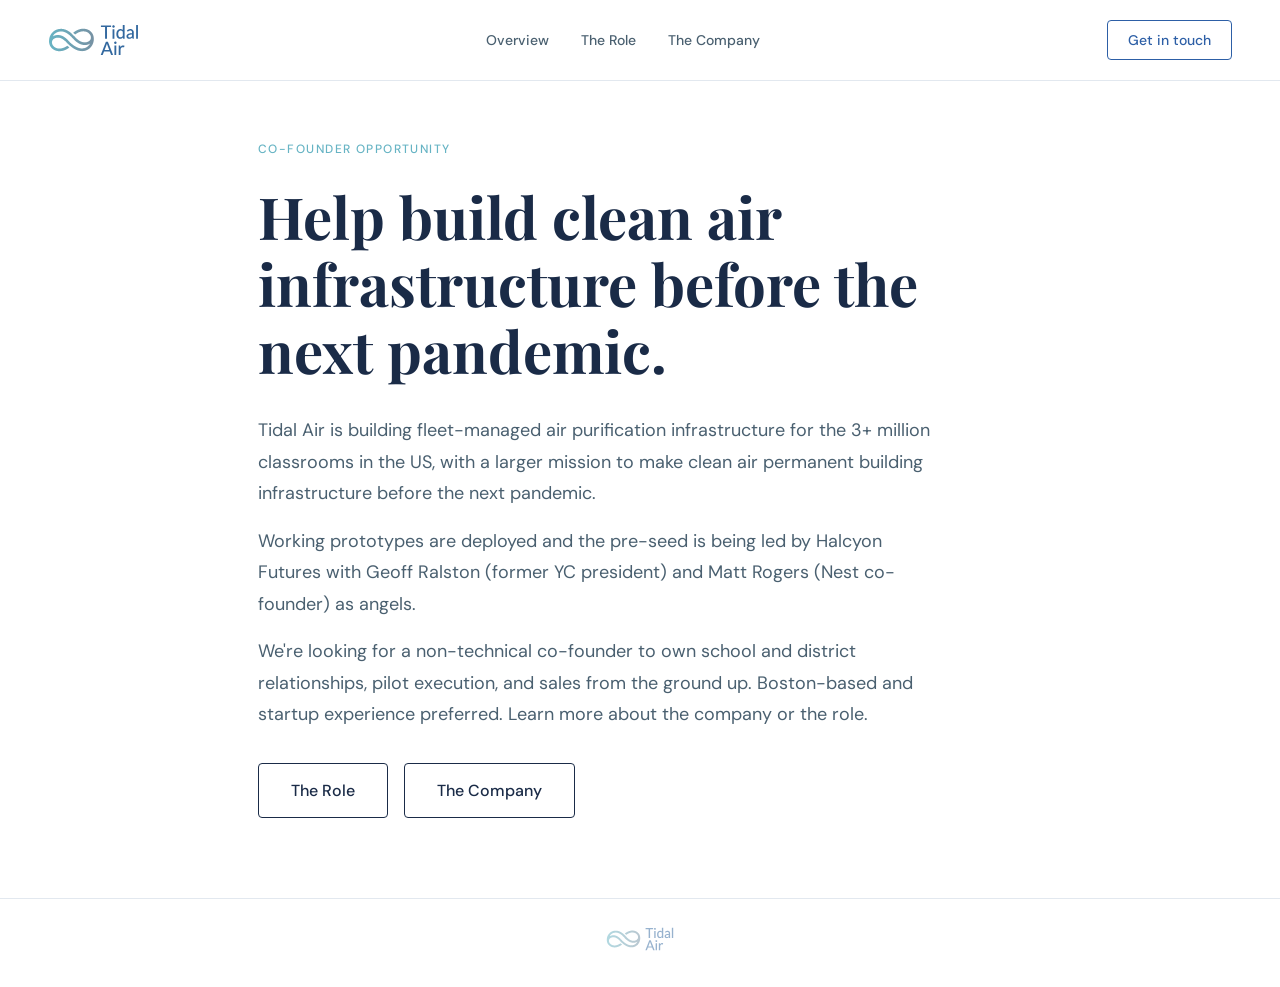
==== index.html @ 9d4e3754 "nav order, button fix, hero copy" ====
<!DOCTYPE html>
<html lang="en">
<head>
<meta charset="UTF-8">
<meta name="viewport" content="width=device-width, initial-scale=1.0">
<title>Co-Founder Opportunity -- Tidal Air</title>
<link rel="icon" href="images/favicon.ico" sizes="any">
<link rel="icon" type="image/png" sizes="32x32" href="images/favicon-32x32.png">
<link rel="icon" type="image/png" sizes="16x16" href="images/favicon-16x16.png">
<link rel="apple-touch-icon" href="images/apple-touch-icon.png">
<link rel="manifest" href="images/site.webmanifest">
<link rel="preconnect" href="https://fonts.googleapis.com">
<link rel="preconnect" href="https://fonts.gstatic.com" crossorigin>
<link href="https://fonts.googleapis.com/css2?family=Playfair+Display:wght@400;700;900&family=DM+Sans:wght@300;400;500&display=swap" rel="stylesheet">
<link rel="stylesheet" href="style.css">
</head>
<body>

<nav>
  <a href="index.html" class="nav-logo"><img src="images/logo.svg" alt="Tidal Air"></a>
  <div class="nav-links">
    <a href="index.html">Overview</a>
    <a href="role.html">The Role</a>
    <a href="company.html">The Company</a>
  </div>
  <a href="mailto:bill@tidalairsystems.com" class="nav-btn">Get in touch</a>
</nav>

<!-- =============================================
     HERO
     - Main headline and blurb
     - CTA buttons link to company and role pages
============================================= -->
<section class="hero fade-in">
  <div class="hero-label">Co-Founder Opportunity</div>
  <h1>Help build clean air infrastructure before the next pandemic.</h1>
  <div class="hero-body">
    <p>Tidal Air is building fleet-managed air purification infrastructure for the 3+ million classrooms in the US, with a larger mission to make clean air permanent building infrastructure before the next pandemic.</p>
    <p>Working prototypes are deployed and the pre-seed is being led by Halcyon Futures with Geoff Ralston (former YC president) and Matt Rogers (Nest co-founder) as angels.</p>
    <p>We're looking for a non-technical co-founder to own school and district relationships, pilot execution, and sales from the ground up. Boston-based and startup experience preferred. Learn more about the company or the role.</p>
  </div>
  <div class="hero-ctas">
    <a href="role.html" class="hero-cta-primary">The Role</a>
    <a href="company.html" class="hero-cta-secondary">The Company</a>
  </div>
</section>

<footer>
  <img src="images/logo.svg" alt="Tidal Air">
</footer>

<script>
  const observer = new IntersectionObserver((entries) => {
    entries.forEach(entry => {
      if (entry.isIntersecting) entry.target.classList.add('visible');
    });
  }, { threshold: 0.1 });
  document.querySelectorAll('.fade-in').forEach(el => observer.observe(el));
</script>

</body>
</html>
---- style.css ----
/* =============================================
   DESIGN TOKENS
   Primary navy: #1a2b47
   Accent teal:  #67b4c4
   Link blue:    #2d5fa6
   Body text:    #4a6070
   Light text:   #6b7c8d
   Border:       #e2e8ef
   Off-white bg: #f7f8fa
============================================= */

:root {
  --navy: #1a2b47;
  --blue: #2d5fa6;
  --teal: #67b4c4;
  --slate: #4a6070;
  --off-white: #f7f8fa;
  --white: #ffffff;
  --text: #1e2a38;
  --light-text: #6b7c8d;
  --border: #e2e8ef;
}

* { margin: 0; padding: 0; box-sizing: border-box; }
body { font-family: 'DM Sans', sans-serif; color: var(--text); background: var(--white); line-height: 1.6; }

/* NAV */
nav {
  position: fixed; top: 0; left: 0; right: 0; z-index: 100;
  padding: 20px 48px; display: flex; align-items: center; justify-content: space-between;
  background: rgba(255,255,255,0.95); backdrop-filter: blur(8px); border-bottom: 1px solid var(--border);
}
nav img { height: 32px; }
.nav-logo { line-height: 0; text-decoration: none; }
.nav-links { display: flex; align-items: center; gap: 4px; }
.nav-links a {
  font-size: 14px; color: var(--slate); text-decoration: none; font-weight: 500;
  padding: 8px 14px; border-radius: 4px; transition: color 0.2s;
}
.nav-links a:hover { color: var(--navy); }
.nav-btn {
  font-size: 14px; color: var(--blue); text-decoration: none; font-weight: 500;
  padding: 8px 20px; border: 1.5px solid var(--blue); border-radius: 4px; transition: all 0.2s;
}
.nav-btn:hover { background: var(--blue); color: white; }

/* HERO */
.hero { padding: 140px 48px 80px; max-width: 860px; margin: 0 auto; }
.hero-label { font-size: 12px; font-weight: 500; letter-spacing: 0.12em; text-transform: uppercase; color: var(--teal); margin-bottom: 24px; }
.hero h1 { font-family: 'Playfair Display', serif; font-size: clamp(36px, 5vw, 58px); font-weight: 700; line-height: 1.15; color: var(--navy); margin-bottom: 32px; }
.hero-body { font-size: 18px; color: var(--slate); line-height: 1.75; max-width: 680px; }
.hero-body p + p { margin-top: 16px; }
.hero-ctas { display: flex; gap: 16px; margin-top: 32px; flex-wrap: wrap; }
.hero-cta-primary {
  display: inline-block; padding: 14px 32px; background: white; color: var(--navy);
  text-decoration: none; border-radius: 4px; font-size: 16px; font-weight: 500;
  border: 1.5px solid var(--navy); transition: all 0.2s;
}
.hero-cta-primary:hover { background: var(--navy); color: white; }
.hero-cta-secondary {
  display: inline-block; padding: 14px 32px; background: transparent; color: var(--navy);
  text-decoration: none; border-radius: 4px; font-size: 16px; font-weight: 500;
  border: 1.5px solid var(--navy); transition: all 0.2s;
}
.hero-cta-secondary:hover { background: var(--navy); color: white; }

/* SHARED SECTION STYLES */
.section { padding: 72px 48px; max-width: 960px; margin: 0 auto; }
.section-label {
  font-size: 11px; font-weight: 500; letter-spacing: 0.14em; text-transform: uppercase;
  color: var(--teal); margin-bottom: 16px; display: flex; align-items: center; gap: 10px;
}
.section-label::before { content: ''; display: block; width: 24px; height: 2px; background: var(--teal); }
.section h2 { font-family: 'Playfair Display', serif; font-size: clamp(24px, 3.5vw, 36px); font-weight: 700; color: var(--navy); margin-bottom: 20px; line-height: 1.2; }
.section p { font-size: 18px; color: var(--slate); line-height: 1.8; max-width: 720px; }
.section p + p { margin-top: 14px; }

.divider { border: none; border-top: 1px solid var(--border); max-width: 960px; margin: 0 auto; }

/* Extra top padding for first section below fixed nav on non-hero pages */
.page-top { padding-top: 140px; }

/* BEACHHEAD - FAILED SOLUTIONS GRID */
.failed-grid {
  display: grid; grid-template-columns: repeat(3, 1fr); gap: 2px; margin-top: 32px;
  background: var(--border); border: 1px solid var(--border); border-radius: 8px; overflow: hidden;
}
.failed-item { background: var(--off-white); padding: 28px 24px; border-top: 3px solid var(--teal); }
.failed-item strong { display: block; font-size: 16px; font-weight: 600; color: var(--navy); margin-bottom: 8px; }
.failed-item p { font-size: 16px; color: var(--slate); line-height: 1.6; max-width: none; }

/* PRODUCT VISION GRID */
.vision-grid { display: grid; grid-template-columns: 1fr 1fr; gap: 48px; align-items: center; margin-top: 32px; }
.vision-grid img { width: 100%; border-radius: 8px; display: block; object-fit: cover; max-height: 420px; }
.vision-points { display: flex; flex-direction: column; gap: 20px; margin-top: 24px; }
.vision-point strong { display: block; font-size: 16px; font-weight: 600; color: var(--navy); margin-bottom: 4px; }
.vision-point p { font-size: 16px; color: var(--slate); line-height: 1.6; max-width: none; }

/* HEAD TO HEAD COMPARISON CARDS */
.comparison-cards { display: grid; grid-template-columns: 1fr 1fr; gap: 24px; margin-top: 32px; }
.comp-card { border: 1px solid var(--border); border-radius: 8px; overflow: hidden; }
.comp-card.ours { border-color: var(--teal); }
.comp-header { padding: 20px 24px; background: var(--off-white); border-bottom: 1px solid var(--border); }
.comp-card.ours .comp-header { background: var(--navy); }
.comp-header-name { font-size: 16px; font-weight: 600; color: var(--navy); margin-bottom: 2px; }
.comp-card.ours .comp-header-name { color: white; }
.comp-header-sub { font-size: 16px; color: var(--light-text); }
.comp-card.ours .comp-header-sub { color: rgba(255,255,255,0.6); }
.comp-specs { padding: 16px 24px; border-bottom: 1px solid var(--border); }
.comp-specs-row { display: flex; align-items: flex-start; gap: 16px; }
.comp-photo-wrap { flex-shrink: 0; width: 100px; display: flex; align-items: center; justify-content: center; }
.comp-photo-wrap img { max-width: 100px; max-height: 140px; object-fit: contain; display: block; }
.comp-spec-list { display: flex; flex-direction: column; gap: 5px; }
.comp-spec { font-size: 16px; color: var(--slate); }
.comp-spec strong { color: var(--text); }
table.comp-table { width: 100%; border-collapse: collapse; }
table.comp-table th { font-size: 12px; font-weight: 600; color: var(--light-text); text-transform: uppercase; letter-spacing: 0.06em; padding: 12px 24px; text-align: left; background: var(--off-white); border-bottom: 1px solid var(--border); }
table.comp-table td { font-size: 14px; color: var(--slate); padding: 11px 24px; border-bottom: 1px solid var(--border); }
table.comp-table tr:last-child td { border-bottom: none; }
.comp-card.ours table.comp-table td { color: var(--navy); font-weight: 500; }
.comp-card.ours table.comp-table th { background: rgba(26,43,71,0.04); }
.comp-note { font-size: 12px; color: var(--light-text); padding: 10px 24px; font-style: italic; }

/* PROTOTYPE SECTION */
.prototype-grid { display: grid; grid-template-columns: 1fr 1fr; gap: 48px; align-items: center; margin-top: 32px; }
.prototype-grid img { width: 100%; border-radius: 8px; display: block; }
.prototype-caption { font-size: 12px; color: var(--light-text); margin-top: 8px; font-style: italic; }
.live-link {
  display: inline-flex; align-items: center; gap: 8px; margin-top: 24px;
  padding: 14px 24px; background: var(--navy); color: white; text-decoration: none;
  border-radius: 4px; font-size: 14px; font-weight: 500; transition: background 0.2s;
}
.live-link:hover { background: var(--blue); }
.live-dot { width: 8px; height: 8px; border-radius: 50%; background: #4ade80; animation: pulse 2s infinite; flex-shrink: 0; }
@keyframes pulse { 0%, 100% { opacity: 1; } 50% { opacity: 0.4; } }

/* TRACTION - DARK SECTION */
.dark-section { background: var(--navy); color: white; padding: 72px 48px; }
.dark-section-inner { max-width: 960px; margin: 0 auto; }
.dark-section .section-label { color: var(--teal); }
.dark-section .section-label::before { background: var(--teal); }
.dark-section h2 { font-family: 'Playfair Display', serif; font-size: clamp(24px, 3.5vw, 36px); font-weight: 700; color: white; margin-bottom: 20px; }
.dark-section p { font-size: 16px; color: rgba(255,255,255,0.72); line-height: 1.8; max-width: 720px; }
.traction-layout { display: grid; grid-template-columns: 1fr 1fr; gap: 32px; margin-top: 32px; align-items: start; }
.investor-block { border: 1px solid rgba(255,255,255,0.12); border-radius: 6px; background: rgba(255,255,255,0.05); overflow: hidden; }
.investor-header { padding: 16px 20px; border-bottom: 1px solid rgba(255,255,255,0.08); }
.investor-header span { font-size: 11px; font-weight: 500; letter-spacing: 0.1em; text-transform: uppercase; color: var(--teal); }
.investor-row { padding: 14px 20px; border-bottom: 1px solid rgba(255,255,255,0.06); }
.investor-row:last-child { border-bottom: none; }
.investor-row strong { display: block; font-size: 16px; font-weight: 500; color: white; margin-bottom: 3px; }
.investor-row span { font-size: 14px; color: rgba(255,255,255,0.5); }
.proof-items { display: flex; flex-direction: column; gap: 16px; }
.proof-item { padding: 20px; border: 1px solid rgba(255,255,255,0.12); border-radius: 6px; background: rgba(255,255,255,0.05); }
.proof-item strong { display: block; font-size: 16px; font-weight: 500; color: white; margin-bottom: 4px; }
.proof-item span { font-size: 14px; color: rgba(255,255,255,0.5); line-height: 1.5; }

/* ROLE / FOUNDER SECTION */
.founder-grid { display: grid; grid-template-columns: 200px 1fr; gap: 48px; align-items: start; margin-top: 32px; }
.founder-photo-placeholder {
  width: 200px; height: 200px; border-radius: 8px; background: var(--off-white);
  border: 1px solid var(--border); display: flex; align-items: center; justify-content: center; flex-direction: column; gap: 8px;
}
/* TO ADD BILL'S PHOTO: replace .founder-photo-placeholder div with:
   <img src="images/bill-dixon.jpg" alt="Bill Dixon" style="width:200px;height:200px;border-radius:8px;object-fit:cover;">
*/
.founder-photo-placeholder svg { width: 48px; height: 48px; color: var(--light-text); }
.founder-photo-placeholder span { font-size: 12px; color: var(--light-text); }
.founder-name { font-family: 'Playfair Display', serif; font-size: clamp(24px, 3.5vw, 36px); font-weight: 700; color: var(--navy); margin-bottom: 4px; }
.founder-title { font-size: 12px; color: var(--teal); font-weight: 500; letter-spacing: 0.08em; text-transform: uppercase; margin-bottom: 18px; }
.founder-body p { font-size: 18px; color: var(--slate); line-height: 1.8; }
.founder-body p + p { margin-top: 14px; }

/* CTA */
.cta-section { background: var(--off-white); padding: 72px 48px; text-align: center; }
.cta-section h2 { font-family: 'Playfair Display', serif; font-size: clamp(24px, 3.5vw, 36px); color: var(--navy); margin-bottom: 14px; }
.cta-section p { font-size: 16px; color: var(--slate); margin-bottom: 28px; }
.cta-email { display: inline-block; padding: 16px 40px; background: var(--navy); color: white; text-decoration: none; border-radius: 4px; font-size: 16px; font-weight: 500; transition: background 0.2s; }
.cta-email:hover { background: var(--blue); }

/* FOOTER */
footer { padding: 28px 48px; text-align: center; border-top: 1px solid var(--border); }
footer img { height: 24px; opacity: 0.5; }

/* RESPONSIVE */
@media (max-width: 700px) {
  nav { padding: 16px 20px; }
  .nav-links a { padding: 6px 8px; font-size: 12px; }
  .nav-btn { padding: 6px 12px; font-size: 12px; }
  .hero { padding: 100px 20px 60px; }
  .section { padding: 56px 20px; }
  .page-top { padding-top: 100px; }
  .dark-section { padding: 56px 20px; }
  .failed-grid { grid-template-columns: 1fr; }
  .vision-grid { grid-template-columns: 1fr; }
  .comparison-cards { grid-template-columns: 1fr; }
  .prototype-grid { grid-template-columns: 1fr; }
  .traction-layout { grid-template-columns: 1fr; }
  .founder-grid { grid-template-columns: 1fr; }
  .team-grid { grid-template-columns: 1fr !important; }
  .cta-section { padding: 56px 20px; }
  footer { padding: 24px 20px; }
  .hero-ctas { flex-direction: column; }
}

/* SCROLL FADE-IN ANIMATION */
.fade-in { opacity: 0; transform: translateY(18px); transition: opacity 0.55s ease, transform 0.55s ease; }
.fade-in.visible { opacity: 1; transform: none; }
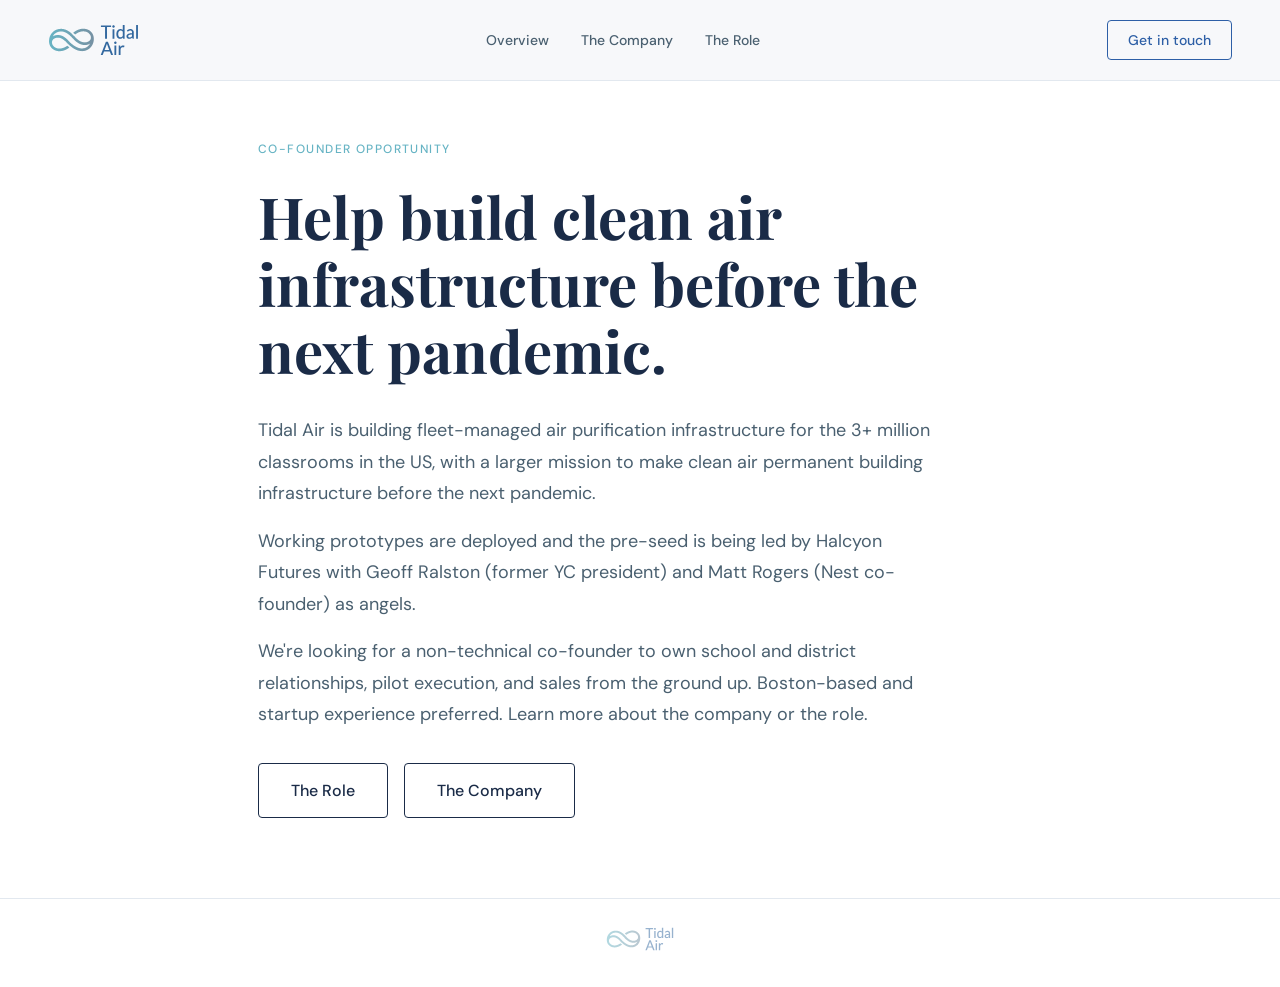
==== commit dafe019a: "swap nav order, replace role page content, remove org chart Co-Authored-By: Claude Sonnet 4.6 <norep" ====
--- a/index.html
+++ b/index.html
@@ -20,8 +20,8 @@
   <a href="index.html" class="nav-logo"><img src="images/logo.svg" alt="Tidal Air"></a>
   <div class="nav-links">
     <a href="index.html">Overview</a>
+    <a href="company.html">The Company</a>
     <a href="role.html">The Role</a>
-    <a href="company.html">The Company</a>
   </div>
   <a href="mailto:bill@tidalairsystems.com" class="nav-btn">Get in touch</a>
 </nav>
--- a/style.css
+++ b/style.css
@@ -28,7 +28,7 @@
 nav {
   position: fixed; top: 0; left: 0; right: 0; z-index: 100;
   padding: 20px 48px; display: flex; align-items: center; justify-content: space-between;
-  background: rgba(255,255,255,0.95); backdrop-filter: blur(8px); border-bottom: 1px solid var(--border);
+  background: rgba(247,248,250,0.98); backdrop-filter: blur(8px); border-bottom: 1px solid var(--border);
 }
 nav img { height: 32px; }
 .nav-logo { line-height: 0; text-decoration: none; }
@@ -175,6 +175,9 @@
 .cta-section h2 { font-family: 'Playfair Display', serif; font-size: clamp(24px, 3.5vw, 36px); color: var(--navy); margin-bottom: 14px; }
 .cta-section p { font-size: 16px; color: var(--slate); margin-bottom: 28px; }
 .cta-email { display: inline-block; padding: 16px 40px; background: var(--navy); color: white; text-decoration: none; border-radius: 4px; font-size: 16px; font-weight: 500; transition: background 0.2s; }
+
+.org-diagram { border: 1px solid var(--border); border-radius: 8px; overflow-x: auto; padding: 24px; margin-top: 32px; background: var(--white); }
+.org-diagram svg { display: block; min-width: 640px; }
 .cta-email:hover { background: var(--blue); }
 
 /* FOOTER */
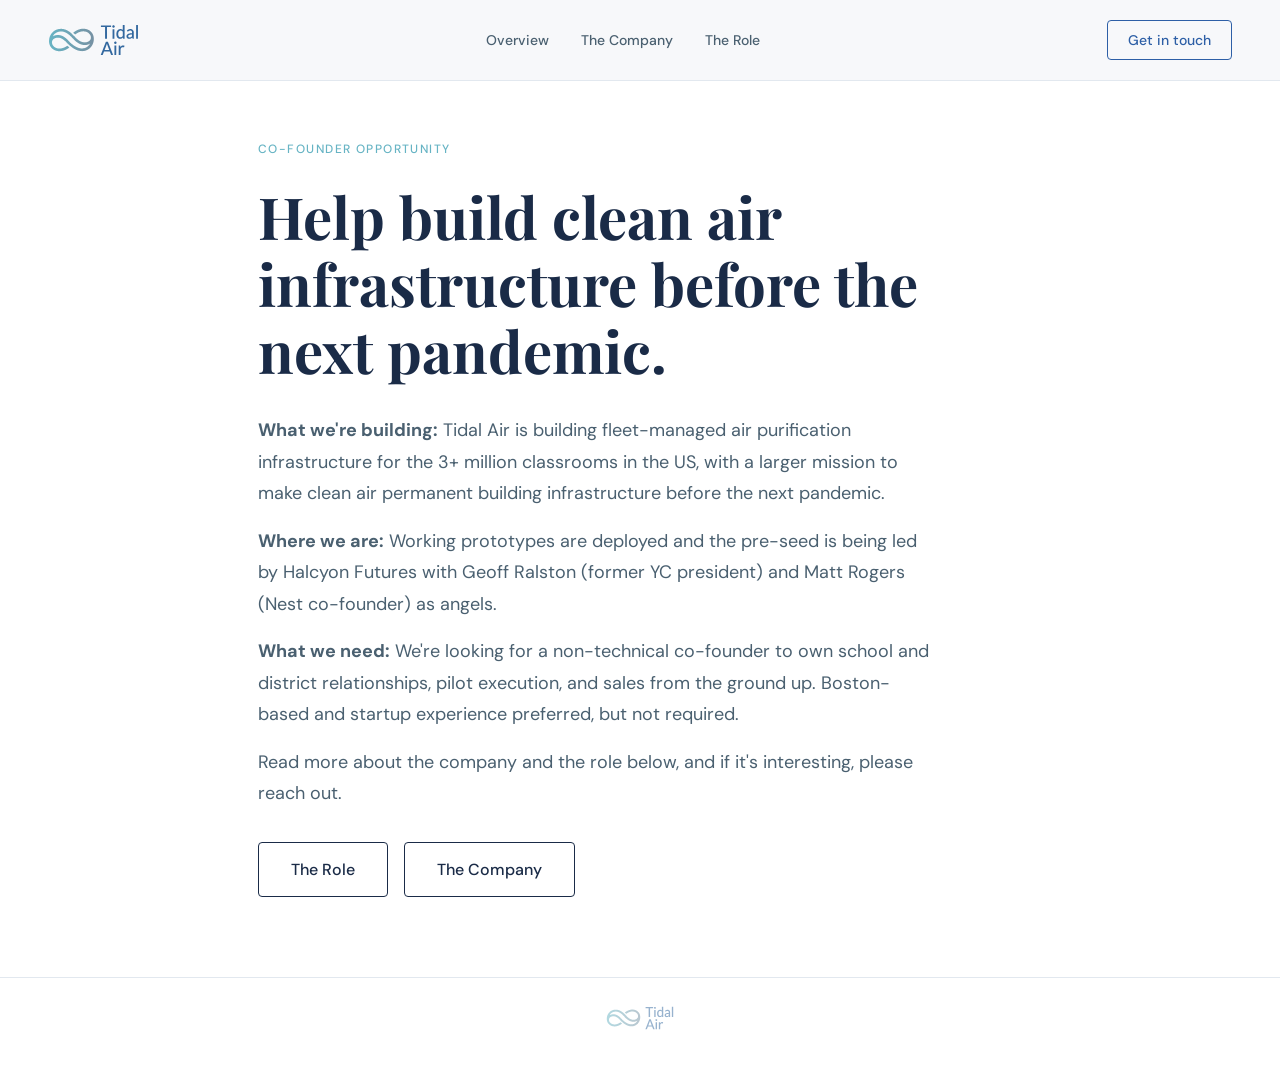
==== commit 926439b3: "Add founder photo, structured hero copy, and eyebrow labels across pages Adds Bill's headshot and a " ====
--- a/index.html
+++ b/index.html
@@ -35,9 +35,10 @@
   <div class="hero-label">Co-Founder Opportunity</div>
   <h1>Help build clean air infrastructure before the next pandemic.</h1>
   <div class="hero-body">
-    <p>Tidal Air is building fleet-managed air purification infrastructure for the 3+ million classrooms in the US, with a larger mission to make clean air permanent building infrastructure before the next pandemic.</p>
-    <p>Working prototypes are deployed and the pre-seed is being led by Halcyon Futures with Geoff Ralston (former YC president) and Matt Rogers (Nest co-founder) as angels.</p>
-    <p>We're looking for a non-technical co-founder to own school and district relationships, pilot execution, and sales from the ground up. Boston-based and startup experience preferred. Learn more about the company or the role.</p>
+    <p><strong>What we're building:</strong> Tidal Air is building fleet-managed air purification infrastructure for the 3+ million classrooms in the US, with a larger mission to make clean air permanent building infrastructure before the next pandemic.</p>
+    <p><strong>Where we are:</strong> Working prototypes are deployed and the pre-seed is being led by Halcyon Futures with Geoff Ralston (former YC president) and Matt Rogers (Nest co-founder) as angels.</p>
+    <p><strong>What we need:</strong> We're looking for a non-technical co-founder to own school and district relationships, pilot execution, and sales from the ground up. Boston-based and startup experience preferred, but not required.</p>
+    <p>Read more about the company and the role below, and if it's interesting, please reach out.</p>
   </div>
   <div class="hero-ctas">
     <a href="role.html" class="hero-cta-primary">The Role</a>
--- a/style.css
+++ b/style.css
@@ -80,9 +80,12 @@
 /* Extra top padding for first section below fixed nav on non-hero pages */
 .page-top { padding-top: 140px; }
 
+/* BEACHHEAD */
+.beachhead-img { float: right; max-height: 280px; width: auto; margin-left: 32px; margin-bottom: 16px; border-radius: 8px; }
+
 /* BEACHHEAD - FAILED SOLUTIONS GRID */
 .failed-grid {
-  display: grid; grid-template-columns: repeat(3, 1fr); gap: 2px; margin-top: 32px;
+  display: grid; grid-template-columns: repeat(3, 1fr); gap: 2px; margin-top: 32px; clear: both;
   background: var(--border); border: 1px solid var(--border); border-radius: 8px; overflow: hidden;
 }
 .failed-item { background: var(--off-white); padding: 28px 24px; border-top: 3px solid var(--teal); }
@@ -113,6 +116,7 @@
 .comp-spec-list { display: flex; flex-direction: column; gap: 5px; }
 .comp-spec { font-size: 16px; color: var(--slate); }
 .comp-spec strong { color: var(--text); }
+.comp-table-wrap { overflow-x: auto; }
 table.comp-table { width: 100%; border-collapse: collapse; }
 table.comp-table th { font-size: 12px; font-weight: 600; color: var(--light-text); text-transform: uppercase; letter-spacing: 0.06em; padding: 12px 24px; text-align: left; background: var(--off-white); border-bottom: 1px solid var(--border); }
 table.comp-table td { font-size: 14px; color: var(--slate); padding: 11px 24px; border-bottom: 1px solid var(--border); }
@@ -155,20 +159,14 @@
 .proof-item span { font-size: 14px; color: rgba(255,255,255,0.5); line-height: 1.5; }
 
 /* ROLE / FOUNDER SECTION */
-.founder-grid { display: grid; grid-template-columns: 200px 1fr; gap: 48px; align-items: start; margin-top: 32px; }
-.founder-photo-placeholder {
-  width: 200px; height: 200px; border-radius: 8px; background: var(--off-white);
-  border: 1px solid var(--border); display: flex; align-items: center; justify-content: center; flex-direction: column; gap: 8px;
-}
-/* TO ADD BILL'S PHOTO: replace .founder-photo-placeholder div with:
-   <img src="images/bill-dixon.jpg" alt="Bill Dixon" style="width:200px;height:200px;border-radius:8px;object-fit:cover;">
-*/
-.founder-photo-placeholder svg { width: 48px; height: 48px; color: var(--light-text); }
-.founder-photo-placeholder span { font-size: 12px; color: var(--light-text); }
-.founder-name { font-family: 'Playfair Display', serif; font-size: clamp(24px, 3.5vw, 36px); font-weight: 700; color: var(--navy); margin-bottom: 4px; }
+.founder-grid { display: grid; grid-template-columns: 140px 1fr; gap: 48px; align-items: start; margin-top: 32px; }
+.founder-photo { width: 140px; height: 140px; border-radius: 8px; object-fit: cover; }
+.founder-name { font-family: 'Playfair Display', serif; font-size: clamp(24px, 3.5vw, 36px); font-weight: 700; color: var(--navy); line-height: 1; margin-bottom: 4px; }
 .founder-title { font-size: 12px; color: var(--teal); font-weight: 500; letter-spacing: 0.08em; text-transform: uppercase; margin-bottom: 18px; }
+.founder-title a { color: inherit; text-decoration: underline; }
 .founder-body p { font-size: 18px; color: var(--slate); line-height: 1.8; }
 .founder-body p + p { margin-top: 14px; }
+.founder-grid + p { margin-top: 32px; }
 
 /* CTA */
 .cta-section { background: var(--off-white); padding: 72px 48px; text-align: center; }
@@ -186,21 +184,32 @@
 
 /* RESPONSIVE */
 @media (max-width: 700px) {
-  nav { padding: 16px 20px; }
-  .nav-links a { padding: 6px 8px; font-size: 12px; }
-  .nav-btn { padding: 6px 12px; font-size: 12px; }
-  .hero { padding: 100px 20px 60px; }
-  .section { padding: 56px 20px; }
-  .page-top { padding-top: 100px; }
-  .dark-section { padding: 56px 20px; }
-  .failed-grid { grid-template-columns: 1fr; }
-  .vision-grid { grid-template-columns: 1fr; }
-  .comparison-cards { grid-template-columns: 1fr; }
-  .prototype-grid { grid-template-columns: 1fr; }
-  .traction-layout { grid-template-columns: 1fr; }
+  nav { padding: 14px 20px; flex-wrap: wrap; row-gap: 10px; }
+  .nav-links { order: 3; flex-basis: 100%; justify-content: center; flex-wrap: wrap; gap: 2px; }
+  .nav-links a { padding: 6px 10px; font-size: 13px; }
+  .nav-btn { padding: 7px 14px; font-size: 13px; }
+  .hero { padding: 130px 20px 60px; }
+  .section { padding: 48px 20px; }
+  .page-top { padding-top: 130px; }
+  .dark-section { padding: 48px 20px; }
+  .failed-grid { grid-template-columns: 1fr; gap: 1px; }
+  .failed-item { padding: 22px 20px; }
+  .vision-grid { grid-template-columns: 1fr; gap: 28px; }
+  .vision-points { gap: 16px; }
+  .beachhead-img { float: none; width: 100%; max-height: none; margin: 0 0 20px 0; }
+  .comparison-cards { grid-template-columns: 1fr; gap: 20px; }
+  .comp-header { padding: 16px 18px; }
+  .comp-specs { padding: 14px 18px; }
+  table.comp-table th, table.comp-table td { padding: 10px 16px; }
+  .comp-note { padding: 10px 16px; }
+  .prototype-grid { grid-template-columns: 1fr; gap: 28px; }
+  .traction-layout { grid-template-columns: 1fr; gap: 20px; }
+  .investor-row { padding: 12px 16px; }
+  .investor-header { padding: 14px 16px; }
+  .proof-item { padding: 16px; }
   .founder-grid { grid-template-columns: 1fr; }
   .team-grid { grid-template-columns: 1fr !important; }
-  .cta-section { padding: 56px 20px; }
+  .cta-section { padding: 48px 20px; }
   footer { padding: 24px 20px; }
   .hero-ctas { flex-direction: column; }
 }
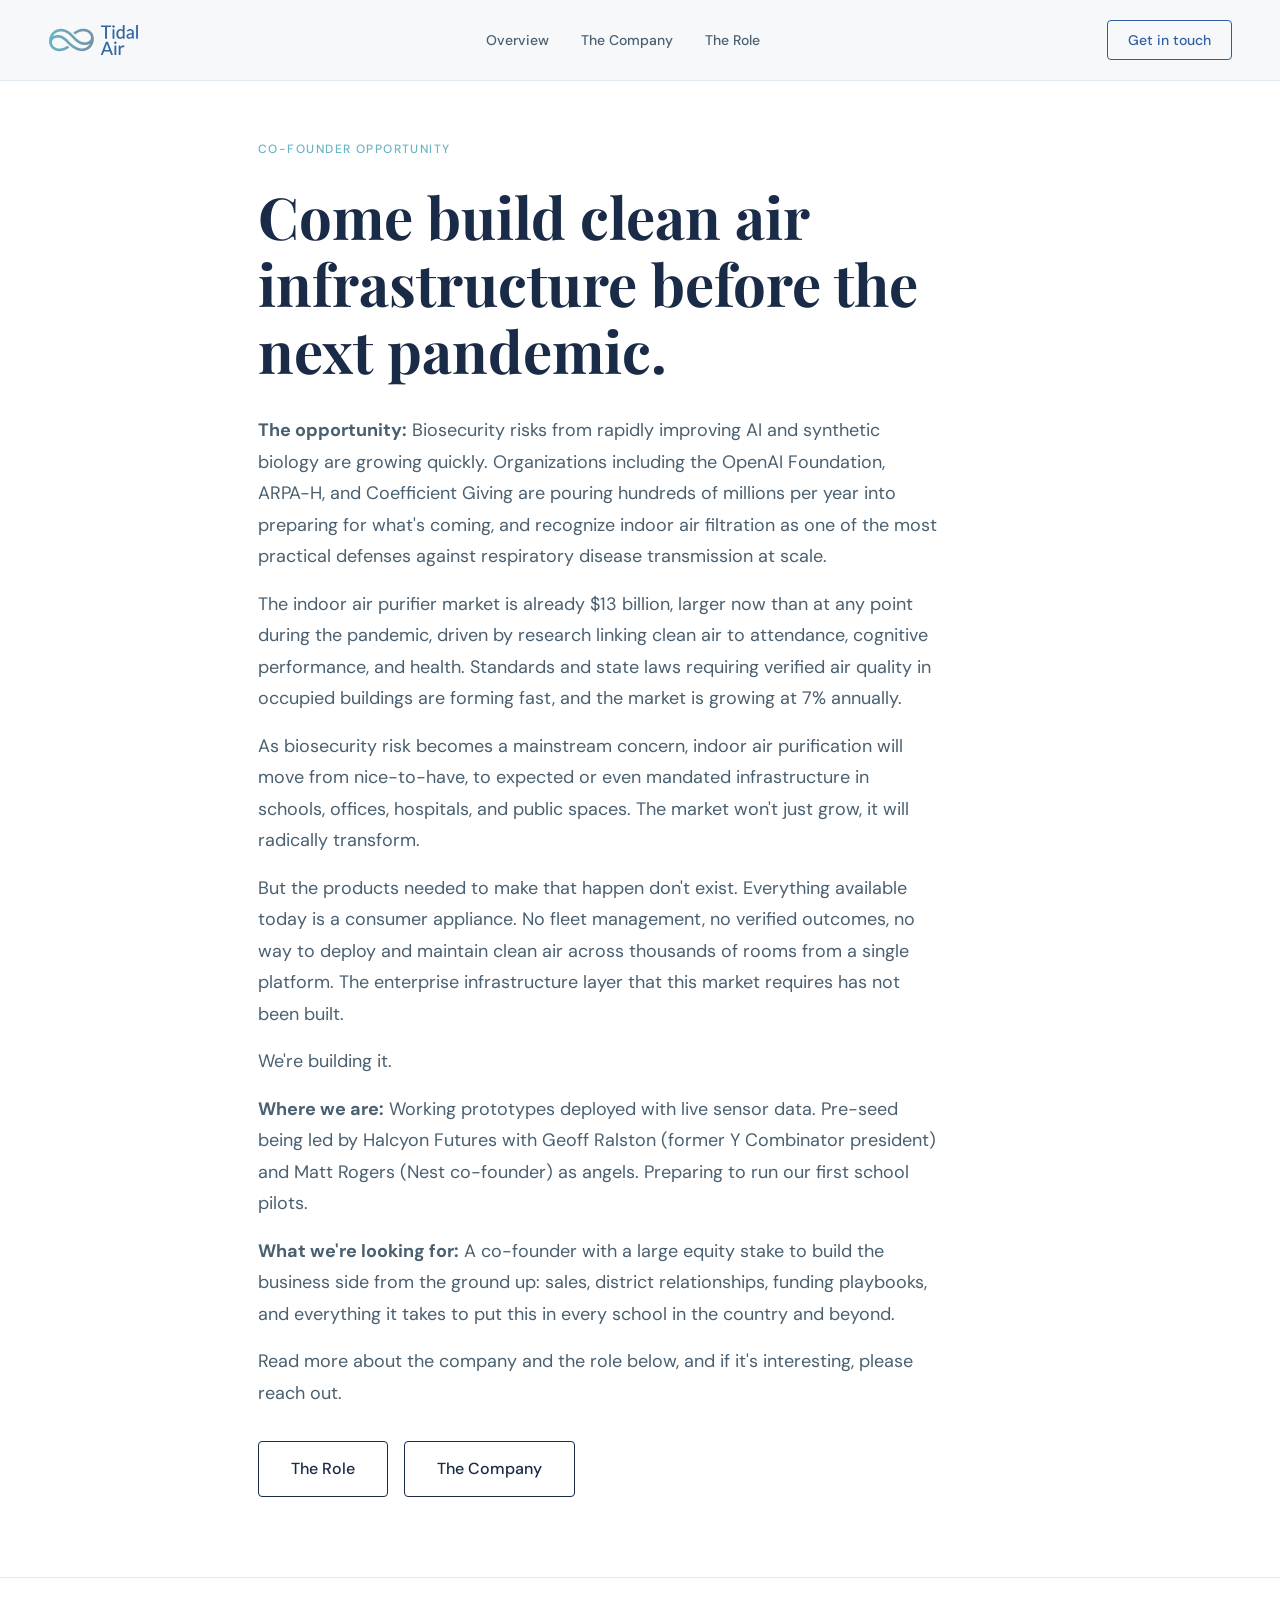
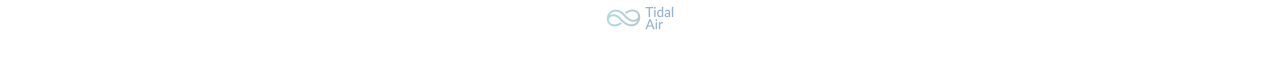
==== commit b79e9edd: "updates" ====
--- a/index.html
+++ b/index.html
@@ -33,11 +33,15 @@
 ============================================= -->
 <section class="hero fade-in">
   <div class="hero-label">Co-Founder Opportunity</div>
-  <h1>Help build clean air infrastructure before the next pandemic.</h1>
-  <div class="hero-body">
-    <p><strong>What we're building:</strong> Tidal Air is building fleet-managed air purification infrastructure for the 3+ million classrooms in the US, with a larger mission to make clean air permanent building infrastructure before the next pandemic.</p>
-    <p><strong>Where we are:</strong> Working prototypes are deployed and the pre-seed is being led by Halcyon Futures with Geoff Ralston (former YC president) and Matt Rogers (Nest co-founder) as angels.</p>
-    <p><strong>What we need:</strong> We're looking for a non-technical co-founder to own school and district relationships, pilot execution, and sales from the ground up. Boston-based and startup experience preferred, but not required.</p>
+  <h1>Come build clean air infrastructure before the next pandemic.</h1>
+ <div class="hero-body">
+    <p><strong>The opportunity:</strong> Biosecurity risks from rapidly improving AI and synthetic biology are growing quickly. Organizations including the OpenAI Foundation, ARPA-H, and Coefficient Giving are pouring hundreds of millions per year into preparing for what's coming, and recognize indoor air filtration as one of the most practical defenses against respiratory disease transmission at scale.</p>
+    <p>The indoor air purifier market is already $13 billion, larger now than at any point during the pandemic, driven by research linking clean air to attendance, cognitive performance, and health. Standards and state laws requiring verified air quality in occupied buildings are forming fast, and the market is growing at 7% annually.</p>
+    <p>As biosecurity risk becomes a mainstream concern, indoor air purification will move from nice-to-have, to expected or even mandated infrastructure in schools, offices, hospitals, and public spaces. The market won't just grow, it will radically transform.</p>
+    <p>But the products needed to make that happen don't exist. Everything available today is a consumer appliance. No fleet management, no verified outcomes, no way to deploy and maintain clean air across thousands of rooms from a single platform. The enterprise infrastructure layer that this market requires has not been built.</p>
+    <p>We're building it.</p>
+    <p><strong>Where we are:</strong> Working prototypes deployed with live sensor data. Pre-seed being led by Halcyon Futures with Geoff Ralston (former Y Combinator president) and Matt Rogers (Nest co-founder) as angels. Preparing to run our first school pilots.</p>
+    <p><strong>What we're looking for:</strong> A co-founder with a large equity stake to build the business side from the ground up: sales, district relationships, funding playbooks, and everything it takes to put this in every school in the country and beyond.</p>
     <p>Read more about the company and the role below, and if it's interesting, please reach out.</p>
   </div>
   <div class="hero-ctas">
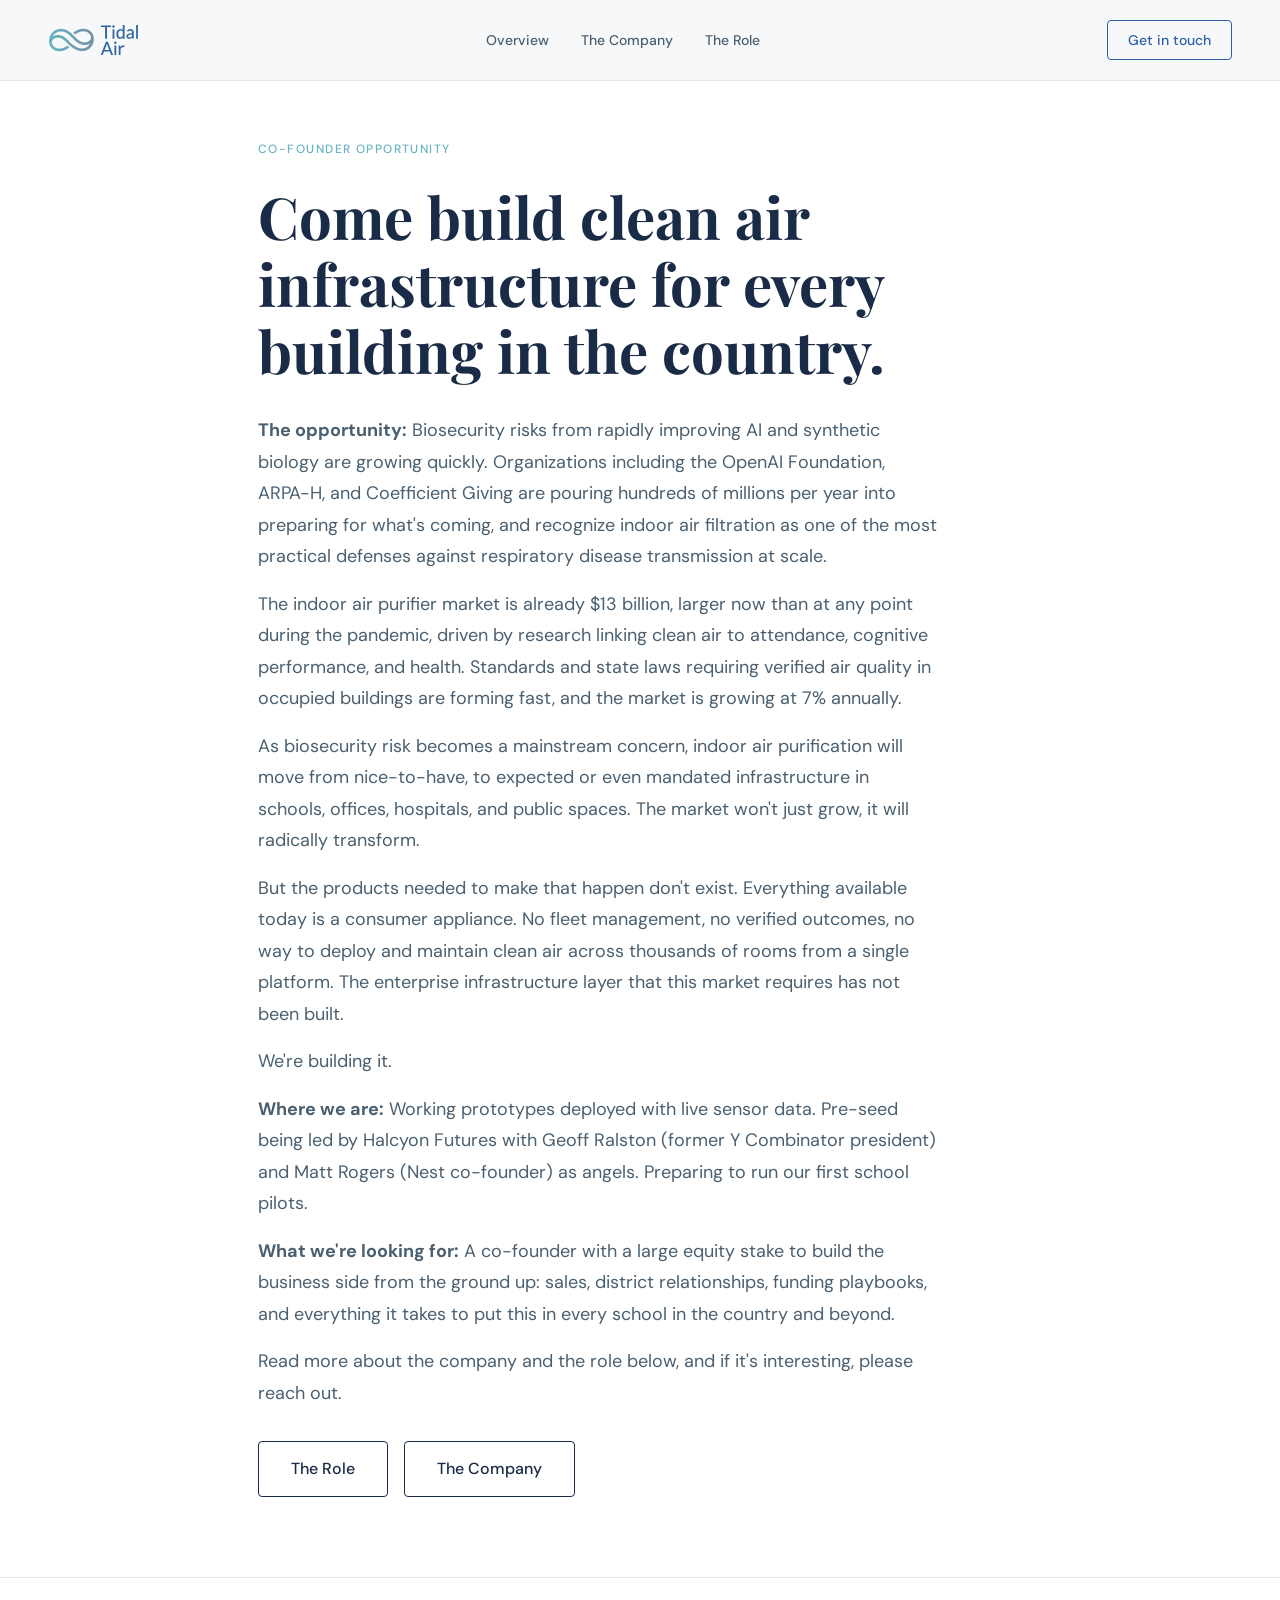
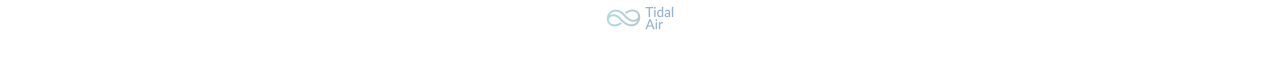
==== commit 942fe2f8: "updates 2" ====
--- a/index.html
+++ b/index.html
@@ -33,7 +33,7 @@
 ============================================= -->
 <section class="hero fade-in">
   <div class="hero-label">Co-Founder Opportunity</div>
-  <h1>Come build clean air infrastructure before the next pandemic.</h1>
+  <h1>Come build clean air infrastructure for every building in the country.</h1>
  <div class="hero-body">
     <p><strong>The opportunity:</strong> Biosecurity risks from rapidly improving AI and synthetic biology are growing quickly. Organizations including the OpenAI Foundation, ARPA-H, and Coefficient Giving are pouring hundreds of millions per year into preparing for what's coming, and recognize indoor air filtration as one of the most practical defenses against respiratory disease transmission at scale.</p>
     <p>The indoor air purifier market is already $13 billion, larger now than at any point during the pandemic, driven by research linking clean air to attendance, cognitive performance, and health. Standards and state laws requiring verified air quality in occupied buildings are forming fast, and the market is growing at 7% annually.</p>
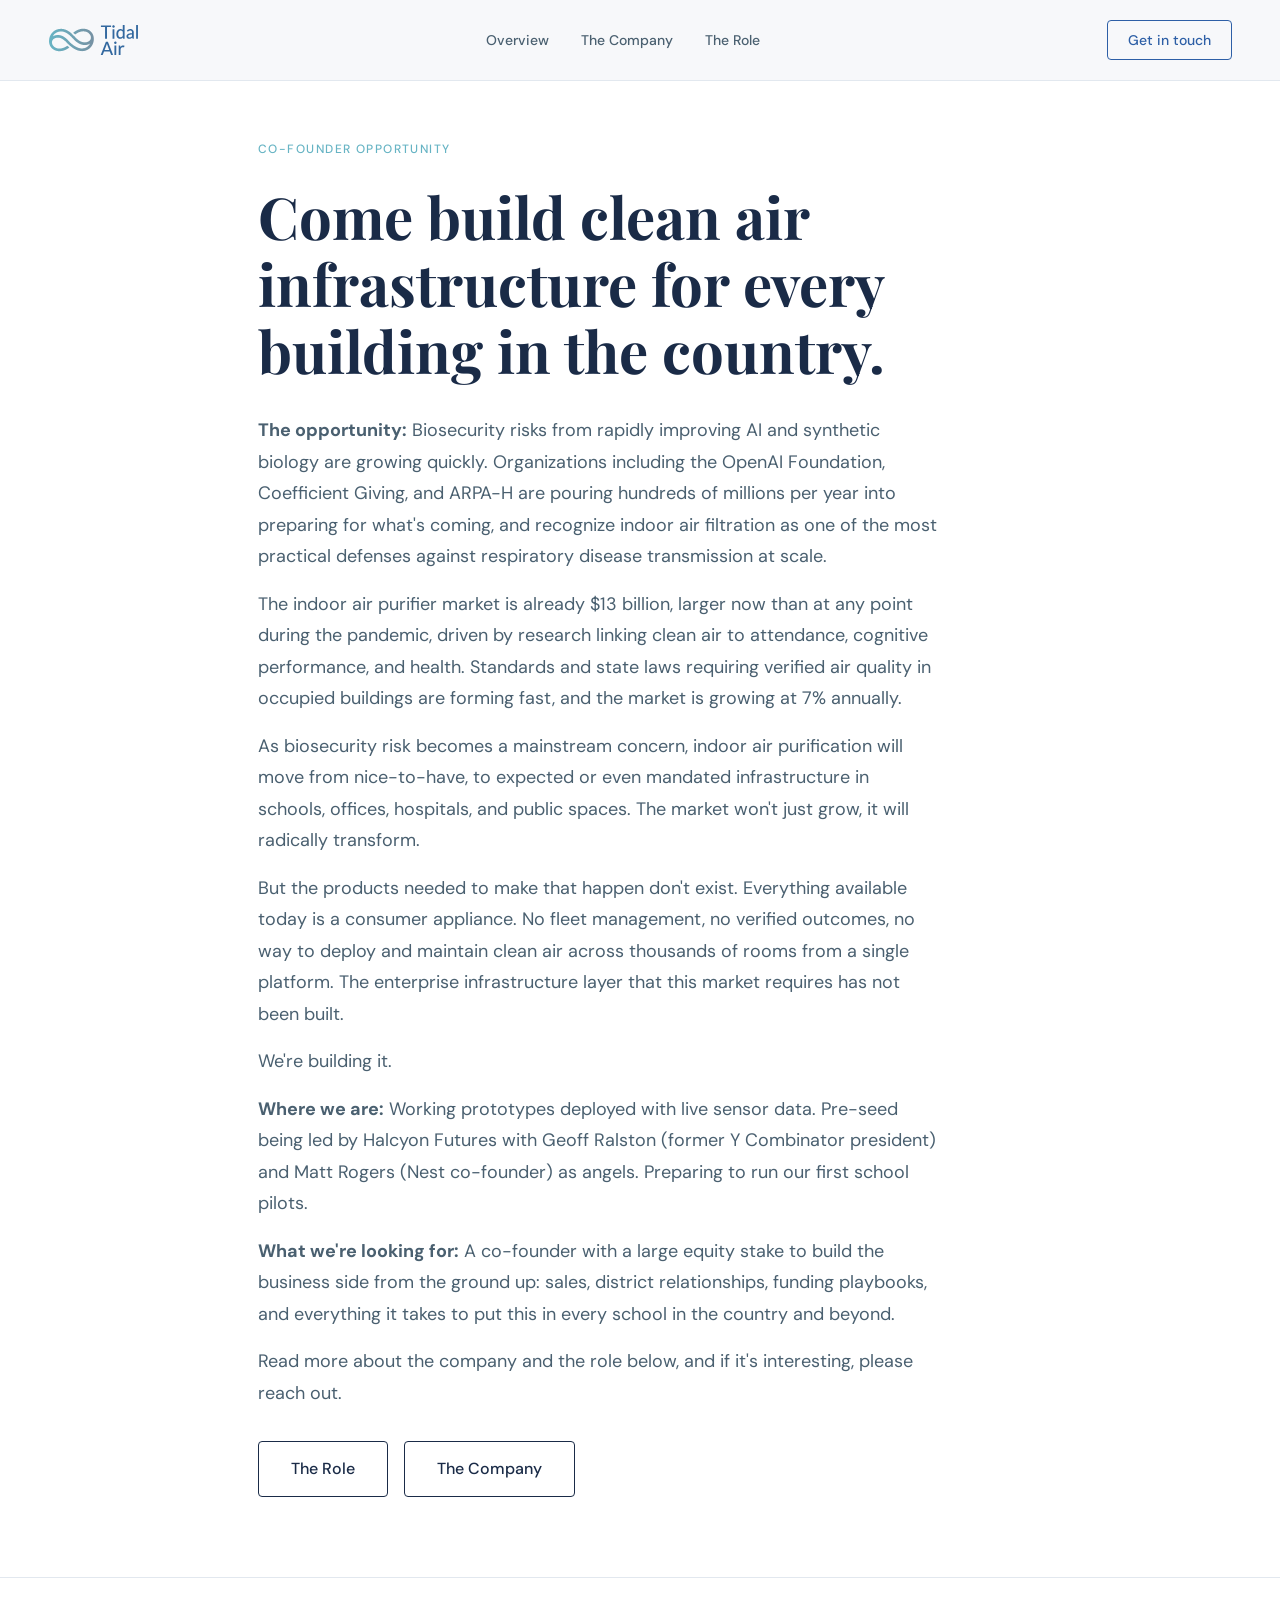
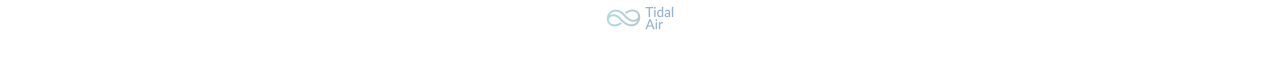
==== commit d1a63edd: "updates to role.html" ====
--- a/index.html
+++ b/index.html
@@ -35,7 +35,7 @@
   <div class="hero-label">Co-Founder Opportunity</div>
   <h1>Come build clean air infrastructure for every building in the country.</h1>
  <div class="hero-body">
-    <p><strong>The opportunity:</strong> Biosecurity risks from rapidly improving AI and synthetic biology are growing quickly. Organizations including the OpenAI Foundation, ARPA-H, and Coefficient Giving are pouring hundreds of millions per year into preparing for what's coming, and recognize indoor air filtration as one of the most practical defenses against respiratory disease transmission at scale.</p>
+    <p><strong>The opportunity:</strong> Biosecurity risks from rapidly improving AI and synthetic biology are growing quickly. Organizations including the OpenAI Foundation, Coefficient Giving, and ARPA-H are pouring hundreds of millions per year into preparing for what's coming, and recognize indoor air filtration as one of the most practical defenses against respiratory disease transmission at scale.</p>
     <p>The indoor air purifier market is already $13 billion, larger now than at any point during the pandemic, driven by research linking clean air to attendance, cognitive performance, and health. Standards and state laws requiring verified air quality in occupied buildings are forming fast, and the market is growing at 7% annually.</p>
     <p>As biosecurity risk becomes a mainstream concern, indoor air purification will move from nice-to-have, to expected or even mandated infrastructure in schools, offices, hospitals, and public spaces. The market won't just grow, it will radically transform.</p>
     <p>But the products needed to make that happen don't exist. Everything available today is a consumer appliance. No fleet management, no verified outcomes, no way to deploy and maintain clean air across thousands of rooms from a single platform. The enterprise infrastructure layer that this market requires has not been built.</p>
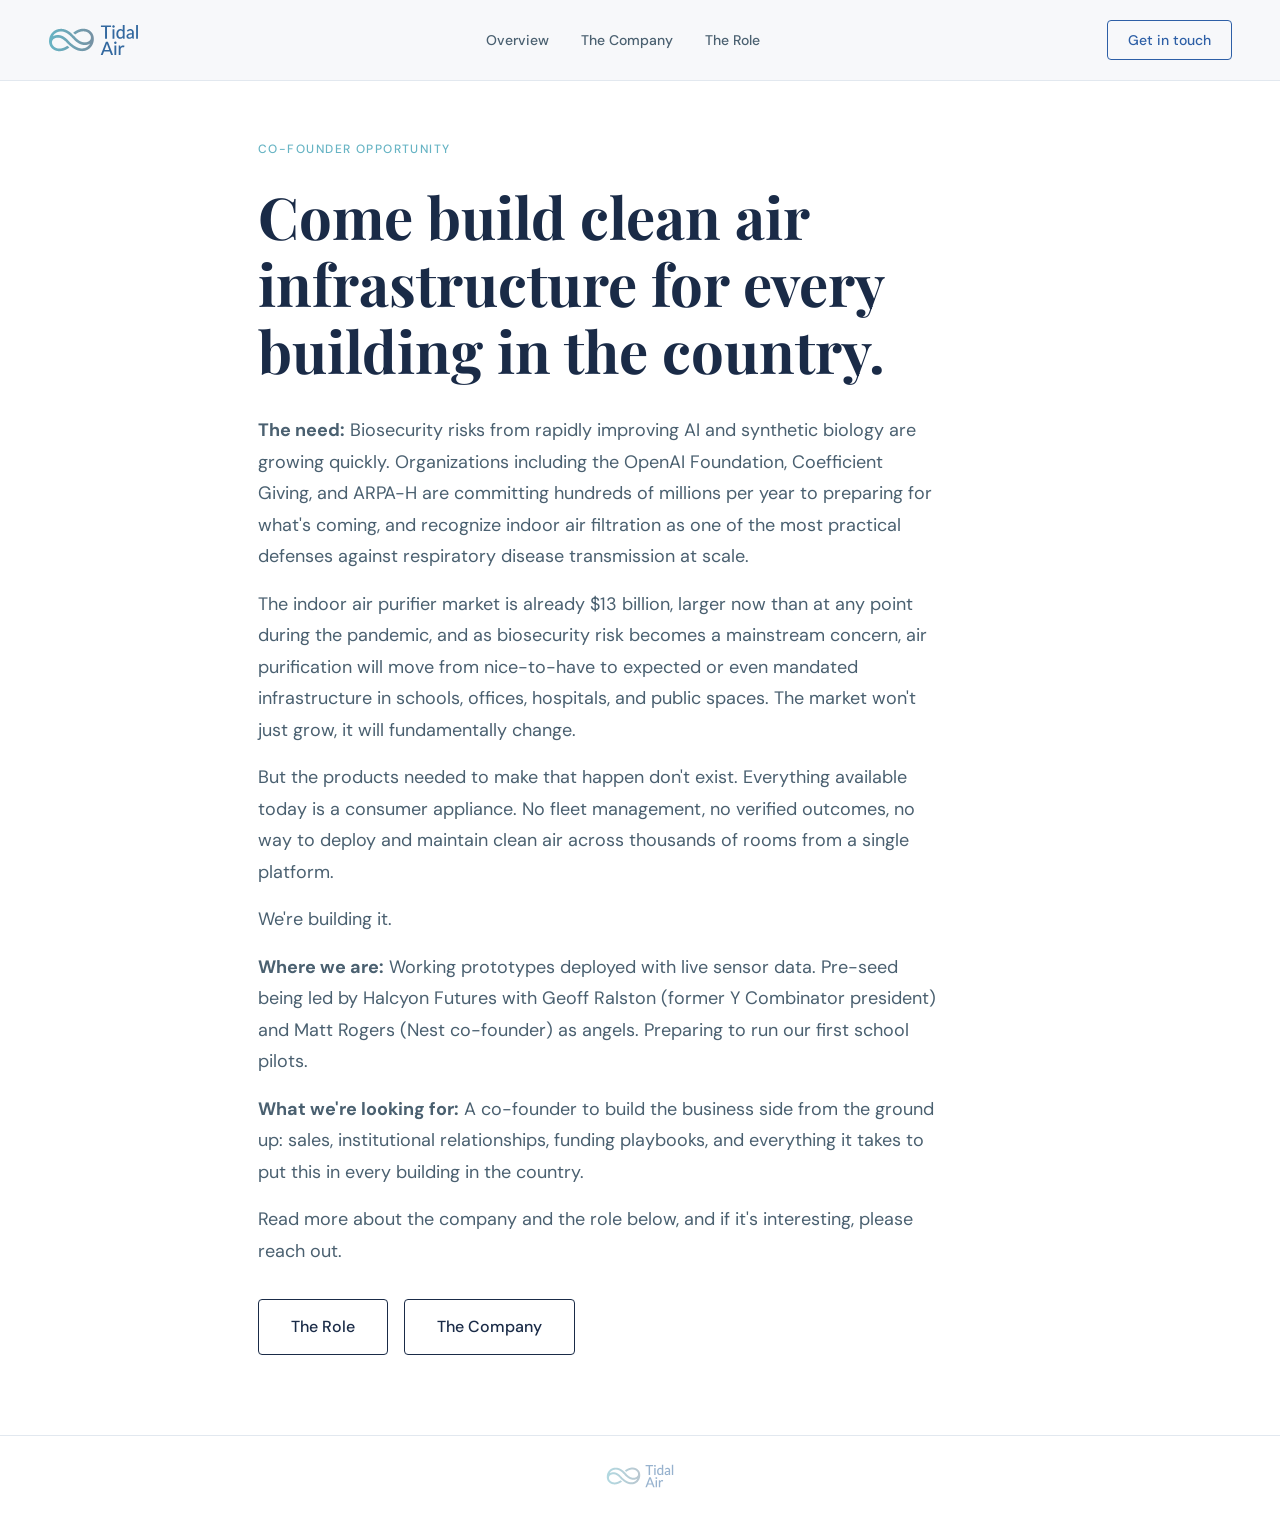
==== commit ce9aa566: "Copy revisions across index.html hero — tighten framing and messaging Co-Authored-By: Claude Sonnet " ====
--- a/index.html
+++ b/index.html
@@ -13,6 +13,7 @@
 <link rel="preconnect" href="https://fonts.gstatic.com" crossorigin>
 <link href="https://fonts.googleapis.com/css2?family=Playfair+Display:wght@400;700;900&family=DM+Sans:wght@300;400;500&display=swap" rel="stylesheet">
 <link rel="stylesheet" href="style.css">
+<script async data-id="101507813" src="//static.getclicky.com/js"></script>
 </head>
 <body>
 
@@ -35,13 +36,12 @@
   <div class="hero-label">Co-Founder Opportunity</div>
   <h1>Come build clean air infrastructure for every building in the country.</h1>
  <div class="hero-body">
-    <p><strong>The opportunity:</strong> Biosecurity risks from rapidly improving AI and synthetic biology are growing quickly. Organizations including the OpenAI Foundation, Coefficient Giving, and ARPA-H are pouring hundreds of millions per year into preparing for what's coming, and recognize indoor air filtration as one of the most practical defenses against respiratory disease transmission at scale.</p>
-    <p>The indoor air purifier market is already $13 billion, larger now than at any point during the pandemic, driven by research linking clean air to attendance, cognitive performance, and health. Standards and state laws requiring verified air quality in occupied buildings are forming fast, and the market is growing at 7% annually.</p>
-    <p>As biosecurity risk becomes a mainstream concern, indoor air purification will move from nice-to-have, to expected or even mandated infrastructure in schools, offices, hospitals, and public spaces. The market won't just grow, it will radically transform.</p>
-    <p>But the products needed to make that happen don't exist. Everything available today is a consumer appliance. No fleet management, no verified outcomes, no way to deploy and maintain clean air across thousands of rooms from a single platform. The enterprise infrastructure layer that this market requires has not been built.</p>
+    <p><strong>The need:</strong> Biosecurity risks from rapidly improving AI and synthetic biology are growing quickly. Organizations including the OpenAI Foundation, Coefficient Giving, and ARPA-H are committing hundreds of millions per year to preparing for what's coming, and recognize indoor air filtration as one of the most practical defenses against respiratory disease transmission at scale.</p>
+    <p>The indoor air purifier market is already $13 billion, larger now than at any point during the pandemic, and as biosecurity risk becomes a mainstream concern, air purification will move from nice-to-have to expected or even mandated infrastructure in schools, offices, hospitals, and public spaces. The market won't just grow, it will fundamentally change.</p>
+    <p>But the products needed to make that happen don't exist. Everything available today is a consumer appliance. No fleet management, no verified outcomes, no way to deploy and maintain clean air across thousands of rooms from a single platform.</p>
     <p>We're building it.</p>
     <p><strong>Where we are:</strong> Working prototypes deployed with live sensor data. Pre-seed being led by Halcyon Futures with Geoff Ralston (former Y Combinator president) and Matt Rogers (Nest co-founder) as angels. Preparing to run our first school pilots.</p>
-    <p><strong>What we're looking for:</strong> A co-founder with a large equity stake to build the business side from the ground up: sales, district relationships, funding playbooks, and everything it takes to put this in every school in the country and beyond.</p>
+    <p><strong>What we're looking for:</strong> A co-founder to build the business side from the ground up: sales, institutional relationships, funding playbooks, and everything it takes to put this in every building in the country.</p>
     <p>Read more about the company and the role below, and if it's interesting, please reach out.</p>
   </div>
   <div class="hero-ctas">
